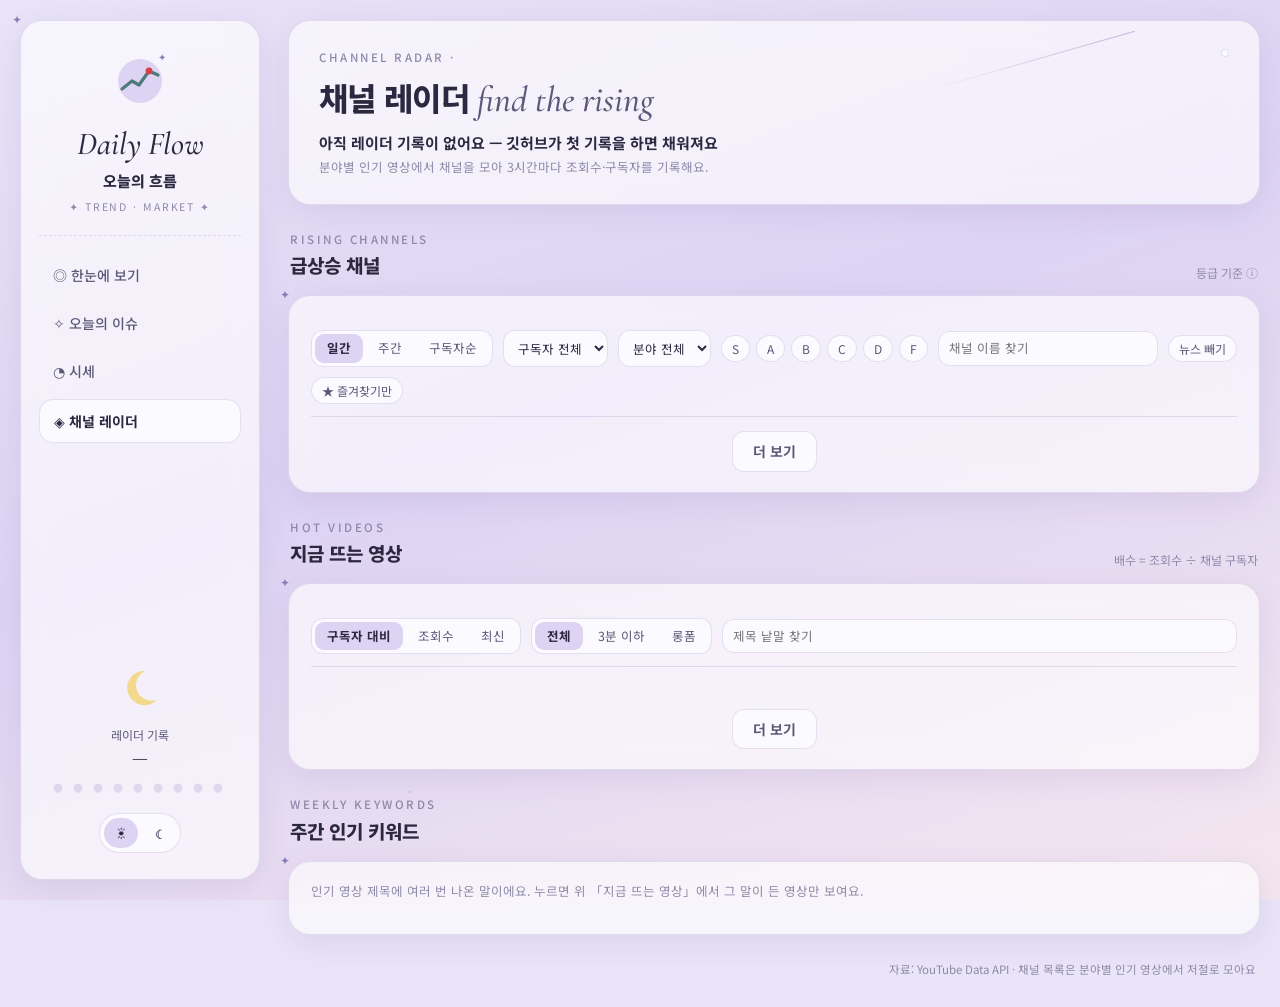
==== radar.html @ 9628ab5c "오늘의 흐름 대시보드 + 채널 레이더 - collect.py: 시세(야후)·구글 트렌드·유튜브 인기 → data.js - radar.py: 분야별 인기 영상에서 채널을 모아 3시간" ====
<!doctype html>
<html lang="ko">
<head>
<meta charset="utf-8">
<meta name="viewport" content="width=device-width, initial-scale=1">
<title>채널 레이더</title>
<link rel="preconnect" href="https://fonts.googleapis.com">
<link rel="preconnect" href="https://fonts.gstatic.com" crossorigin>
<link href="https://fonts.googleapis.com/css2?family=Cormorant+Garamond:ital,wght@0,500;0,600;1,500&family=Noto+Sans+KR:wght@400;500;700;800&display=swap" rel="stylesheet">
<link rel="stylesheet" href="style.css">
<style>
.bar{display:flex;flex-wrap:wrap;gap:10px;align-items:center;padding:14px 0 12px;border-bottom:1px solid var(--line)}
.seg{display:inline-flex;gap:3px;padding:3px;border-radius:12px;background:var(--card-solid);border:1px solid var(--line)}
.seg button{border:0;background:transparent;font:inherit;font-size:12.5px;padding:5px 12px;border-radius:9px;cursor:pointer;color:var(--ink2);white-space:nowrap}
.seg button.on{background:var(--sky2);color:var(--ink);font-weight:700}
.sel,.search{font:inherit;font-size:12.5px;color:var(--ink);background:var(--card-solid);border:1px solid var(--line);border-radius:12px;padding:7px 10px}
.search{min-width:0;flex:1 1 160px}
.chip{border:1px solid var(--line);background:var(--card-solid);color:var(--ink2);font:inherit;font-size:12px;padding:4px 10px;border-radius:999px;cursor:pointer;white-space:nowrap}
.chip.on{background:var(--ink);color:var(--card-solid);border-color:var(--ink);font-weight:700}
.chips{display:flex;flex-wrap:wrap;gap:6px}
.banner{margin:12px 0 0;padding:10px 14px;border-radius:12px;background:var(--chip);color:var(--chip-ink);font-size:12.5px;font-weight:500}
.banner:empty{display:none}

.ch{display:grid;grid-template-columns:30px 44px minmax(0,1fr) 34px 128px 96px 30px;gap:12px;align-items:center;padding:11px 0;border-bottom:1px solid var(--line)}
.ch:last-child{border-bottom:0}
.ch .av{width:44px;height:44px;border-radius:50%;object-fit:cover;background:var(--line)}
.ch .nm{font-weight:800;font-size:14.5px;white-space:nowrap;overflow:hidden;text-overflow:ellipsis}
.ch .nm a:hover{text-decoration:underline}
.ch .meta{font-size:12px;color:var(--ink3);margin-top:1px;white-space:nowrap;overflow:hidden;text-overflow:ellipsis}
.ch .gain{text-align:right;font-variant-numeric:tabular-nums}
.ch .gain b{display:block;font-size:16px;font-weight:800;color:var(--up)}
.ch .gain b.zero{color:var(--ink3)}
.ch .gain span{font-size:11.5px;color:var(--ink3)}
.ch svg{width:96px;height:30px;display:block}
.star{border:0;background:transparent;cursor:pointer;font-size:18px;color:var(--ink3);padding:0}
.star.on{color:#e8b730}
.gd{width:30px;height:30px;border-radius:9px;display:grid;place-items:center;font-weight:800;font-size:13px;color:#fff;font-family:"Cormorant Garamond",serif;font-size:17px}
.gS{background:#d6404a}.gA{background:#e0803a}.gB{background:#c9a227}.gC{background:#4f9a6a}.gD{background:#4a7fc9}.gF{background:#9a95ad}.gN{background:transparent;border:1px dashed var(--line);color:var(--ink3);font-size:12px}
.more{display:block;margin:14px auto 0;border:1px solid var(--line);background:var(--card-solid);color:var(--ink2);font:inherit;font-weight:700;padding:9px 20px;border-radius:12px;cursor:pointer}

.vids{display:grid;grid-template-columns:repeat(auto-fill,minmax(230px,1fr));gap:18px;padding-top:16px}
.vc{display:block;border-radius:16px;overflow:hidden;background:var(--card-solid);border:1px solid var(--line)}
.vc .im{position:relative;aspect-ratio:16/9;background:var(--line)}
.vc .im img{width:100%;height:100%;object-fit:cover;display:block}
.vc .du{position:absolute;right:6px;bottom:6px;background:rgba(0,0,0,.75);color:#fff;font-size:11px;font-weight:700;padding:1px 6px;border-radius:6px}
.vc .bd{padding:10px 12px 12px}
.vc .t{font-weight:700;font-size:13.5px;display:-webkit-box;-webkit-line-clamp:2;-webkit-box-orient:vertical;overflow:hidden;min-height:2.9em}
.vc .m{font-size:12px;color:var(--ink3);margin-top:4px;white-space:nowrap;overflow:hidden;text-overflow:ellipsis}
.vc .x{font-family:"Cormorant Garamond",serif;font-style:italic;font-weight:600;font-size:19px;color:var(--accent);margin-left:6px}

.kws{display:flex;flex-wrap:wrap;gap:8px;padding-top:14px}
.kw{border:1px solid var(--line);background:var(--card-solid);border-radius:999px;padding:6px 12px;cursor:pointer;font:inherit;color:var(--ink);display:inline-flex;gap:6px;align-items:baseline}
.kw b{font-weight:800}
.kw small{color:var(--ink3);font-size:11px}
.kw.top{background:var(--sky2)}
.kw.on{background:var(--ink);color:var(--card-solid)}
.kw.on small{color:var(--card-solid)}

@media (max-width:760px){
  .ch{grid-template-columns:24px 40px minmax(0,1fr) 30px 96px 24px;gap:8px}
  .ch svg{display:none}
  .ch .av{width:40px;height:40px}
  .vids{grid-template-columns:repeat(2,minmax(0,1fr));gap:12px}
  .vc .x{font-size:16px}
}
</style>
</head>
<body>
<div class="wrap">
  <aside class="card side sparkle">
    <div class="logo">
      <svg viewBox="0 0 64 64" aria-hidden="true">
        <circle cx="32" cy="34" r="22" fill="var(--sky2)"/>
        <polyline points="14,42 24,34 31,38 41,24 50,28" fill="none" stroke="var(--accent)" stroke-width="3.2" stroke-linecap="round" stroke-linejoin="round"/>
        <circle cx="41" cy="24" r="3.4" fill="var(--up)"/>
        <text x="50" y="14" font-size="10" fill="var(--star)">✦</text>
      </svg>
      <div>
        <div class="brand">Daily Flow</div>
        <div class="brand-ko">오늘의 흐름</div>
        <div class="brand-sub">✦ TREND · MARKET ✦</div>
      </div>
    </div>
    <nav class="nav">
      <a href="index.html">◎ 한눈에 보기</a>
      <a href="index.html#trend">✧ 오늘의 이슈</a>
      <a href="index.html#market">◔ 시세</a>
      <a href="radar.html" class="on">◈ 채널 레이더 <span class="cnt" id="navPool"></span></a>
    </nav>
    <div class="side-foot">
      <svg class="moon" viewBox="0 0 48 48" aria-hidden="true"><path d="M30 6a18 18 0 1 0 12 30A16 16 0 0 1 30 6z" fill="#f3d98b"/></svg>
      <div class="upd">레이더 기록<br><b id="rdAt">—</b></div>
      <div class="dots">● ● ● ● ● ● ● ● ●</div>
      <div class="theme" role="group" aria-label="화면 밝기">
        <button data-t="light" title="밝게">☀</button>
        <button data-t="dark" title="어둡게">☾</button>
      </div>
    </div>
  </aside>

  <main class="main" id="top">
    <section class="card hero sparkle">
      <div class="trail"></div>
      <div>
        <div class="eyebrow">CHANNEL RADAR · <span id="today"></span></div>
        <h1>채널 레이더<em>find the rising</em></h1>
        <div class="sum" id="summary">불러오는 중…</div>
        <div class="note" id="note">분야별 인기 영상에서 채널을 모아 3시간마다 조회수·구독자를 기록해요.</div>
      </div>
      <div class="seg" id="regTabs" style="margin-left:auto;flex-shrink:0"></div>
    </section>

    <div class="sec-h" id="rising">
      <div><span class="eyebrow">RISING CHANNELS</span><h2>급상승 채널<em id="chCnt"></em></h2></div>
      <div class="at" title="등급 = 하루 조회수 증가 ÷ 구독자 · S 1배↑ · A 0.3 · B 0.1 · C 0.03 · D 0.01 · F 그 아래">등급 기준 ⓘ</div>
    </div>
    <section class="card panel sparkle">
      <div class="bar">
        <div class="seg" id="period">
          <button data-p="d1" class="on">일간</button><button data-p="w1">주간</button><button data-p="subs">구독자순</button>
        </div>
        <select class="sel" id="minSubs" aria-label="최소 구독자">
          <option value="0">구독자 전체</option><option value="1000">1천 이상</option><option value="10000">1만 이상</option>
          <option value="100000">10만 이상</option><option value="1000000">100만 이상</option>
          <option value="-100000">10만 이하</option>
        </select>
        <select class="sel" id="chCat" aria-label="분야"><option value="all">분야 전체</option></select>
        <div class="chips" id="grades"></div>
        <input class="search" id="chQ" type="search" placeholder="채널 이름 찾기">
        <button class="chip" id="noNews">뉴스 빼기</button>
        <button class="chip" id="favOnly">★ 즐겨찾기만</button>
      </div>
      <div class="banner" id="chBanner"></div>
      <div id="chList"></div>
      <button class="more" id="chMore">더 보기</button>
    </section>

    <div class="sec-h" id="hot">
      <div><span class="eyebrow">HOT VIDEOS</span><h2>지금 뜨는 영상<em id="vCnt"></em></h2></div>
      <div class="at">배수 = 조회수 ÷ 채널 구독자</div>
    </div>
    <section class="card panel sparkle">
      <div class="bar">
        <div class="seg" id="vsort"><button data-s="x" class="on">구독자 대비</button><button data-s="v">조회수</button><button data-s="new">최신</button></div>
        <div class="seg" id="vlen"><button data-l="all" class="on">전체</button><button data-l="short">3분 이하</button><button data-l="long">롱폼</button></div>
        <input class="search" id="vQ" type="search" placeholder="제목 낱말 찾기">
      </div>
      <div class="chips" id="cats" style="padding-top:12px"></div>
      <div class="vids" id="vids"></div>
      <button class="more" id="vMore">더 보기</button>
    </section>

    <div class="sec-h" id="kw">
      <div><span class="eyebrow">WEEKLY KEYWORDS</span><h2>주간 인기 키워드<em id="kwCnt"></em></h2></div>
      <div class="at" id="kwNote"></div>
    </div>
    <section class="card panel sparkle">
      <div class="note" style="font-size:12.5px;color:var(--ink3)">인기 영상 제목에 여러 번 나온 말이에요. 누르면 위 「지금 뜨는 영상」에서 그 말이 든 영상만 보여요.</div>
      <div class="kws" id="kws"></div>
    </section>
    <div class="foot">자료: YouTube Data API · 채널 목록은 분야별 인기 영상에서 저절로 모아요</div>
  </main>
</div>

<script>
const root = document.documentElement;
function setTheme(t){ root.dataset.theme = t; try{localStorage.setItem("theme",t)}catch(e){}
  document.querySelectorAll(".theme button").forEach(b=>b.classList.toggle("on",b.dataset.t===t)); }
let saved = null; try{saved = localStorage.getItem("theme")}catch(e){}
setTheme(saved || (matchMedia("(prefers-color-scheme: dark)").matches ? "dark" : "light"));
document.querySelectorAll(".theme button").forEach(b=>b.onclick=()=>setTheme(b.dataset.t));

const esc = s => String(s ?? "").replace(/[&<>"']/g, c => ({"&":"&amp;","<":"&lt;",">":"&gt;",'"':"&quot;","'":"&#39;"}[c]));
function kor(n){  // 1.2억 · 35만 · 8,200
  if(n==null) return "—";
  const a = Math.abs(n), s = n < 0 ? "-" : "";
  if(a >= 1e8) return s + (a/1e8).toFixed(a >= 1e9 ? 0 : 1) + "억";
  if(a >= 1e4) return s + (a >= 1e5 ? Math.round(a/1e4) : (a/1e4).toFixed(1)) + "만";
  return s + Math.round(a).toLocaleString("ko-KR");
}
const plus = n => n==null ? "—" : (n > 0 ? "+" : "") + kor(n);
function ago(iso){
  const h = (Date.now() - new Date(iso)) / 36e5;
  return h < 1 ? "방금" : h < 24 ? `${Math.floor(h)}시간 전` : h < 24*30 ? `${Math.floor(h/24)}일 전` : `${Math.floor(h/24/30)}달 전`;
}
const dur = s => s==null ? "" : s >= 3600 ? `${Math.floor(s/3600)}:${String(Math.floor(s%3600/60)).padStart(2,"0")}:${String(s%60).padStart(2,"0")}` : `${Math.floor(s/60)}:${String(s%60).padStart(2,"0")}`;
function spark(vals, w, h){
  if(!vals || vals.length < 2) return `<svg viewBox="0 0 ${w} ${h}" aria-hidden="true"></svg>`;
  const mn = Math.min(...vals, 0), mx = Math.max(...vals), r = (mx-mn)||1;
  const pts = vals.map((v,i)=>`${(i/(vals.length-1)*w).toFixed(1)},${(h-3-(v-mn)/r*(h-6)).toFixed(1)}`).join(" ");
  return `<svg viewBox="0 0 ${w} ${h}" preserveAspectRatio="none" aria-hidden="true"><polyline points="${pts}" fill="none" stroke="var(--accent)" stroke-width="1.8" stroke-linejoin="round" vector-effect="non-scaling-stroke"/></svg>`;
}

let R = null, reg = null;
const S = {p:"d1", min:0, cat:"all", noNews:false, grades:new Set(), q:"", fav:false, n:50, vs:"x", vl:"all", vc:"all", vq:"", vn:24};
let favs = new Set(); try{ favs = new Set(JSON.parse(localStorage.getItem("radar_fav")||"[]")); }catch(e){}
const saveFav = () => { try{ localStorage.setItem("radar_fav", JSON.stringify([...favs])); }catch(e){} };

function seg(id, key, attr){
  document.querySelectorAll(`#${id} button`).forEach(b=>b.onclick=()=>{
    S[key] = b.dataset[attr]; S.n = 50; S.vn = 24;
    document.querySelectorAll(`#${id} button`).forEach(x=>x.classList.toggle("on", x===b)); render();
  });
}
seg("period","p","p"); seg("vsort","vs","s"); seg("vlen","vl","l");
document.getElementById("minSubs").onchange = e => { S.min = +e.target.value; S.n = 50; render(); };
document.getElementById("chQ").oninput = e => { S.q = e.target.value.trim().toLowerCase(); S.n = 50; render(); };
document.getElementById("vQ").oninput = e => { S.vq = e.target.value.trim().toLowerCase(); S.vn = 24; render(); };
document.getElementById("favOnly").onclick = e => { S.fav = !S.fav; e.target.classList.toggle("on", S.fav); render(); };
document.getElementById("noNews").onclick = e => { S.noNews = !S.noNews; e.target.classList.toggle("on", S.noNews); S.n = 50; render(); };
document.getElementById("chCat").onchange = e => { S.cat = e.target.value; S.n = 50; render(); };
document.getElementById("chMore").onclick = () => { S.n += 50; render(); };
document.getElementById("vMore").onclick = () => { S.vn += 24; render(); };
document.getElementById("grades").innerHTML = ["S","A","B","C","D","F"].map(g=>`<button class="chip" data-g="${g}">${g}</button>`).join("");
document.querySelectorAll("#grades button").forEach(b=>b.onclick=()=>{
  S.grades.has(b.dataset.g) ? S.grades.delete(b.dataset.g) : S.grades.add(b.dataset.g);
  b.classList.toggle("on"); S.n = 50; render();
});

function renderChannels(D){
  const p = S.p, gainKey = p, subKey = p==="w1" ? "sw1" : "s1";
  const ready = p==="subs" || D.channels.some(c=>c[p]!=null);
  let list = D.channels.filter(c=>{
    if(S.min > 0 && !(c.subs >= S.min)) return false;
    if(S.min < 0 && !(c.subs >= 0 && c.subs <= -S.min)) return false;
    if(S.cat!=="all" && !(c.cats||[]).includes(S.cat)) return false;
    if(S.noNews && (c.cats||[]).includes("25")) return false;
    if(S.grades.size && !S.grades.has(c.g)) return false;
    if(S.q && !c.t.toLowerCase().includes(S.q)) return false;
    if(S.fav && !favs.has(c.id)) return false;
    return true;
  });
  const key = (!ready || p==="subs") ? (c=>c.subs) : (c=>c[gainKey] ?? -Infinity);
  list.sort((a,b)=>key(b)-key(a));
  document.getElementById("chCnt").textContent = list.length.toLocaleString("ko-KR");
  const until = p==="w1" ? R.weekly_from : R.daily_from;
  document.getElementById("chBanner").textContent = ready ? "" :
    `기록 쌓는 중이에요 — ${p==="w1"?"주간":"일간"} 순위는 ${until} 이후 나와요. 지금은 구독자 순으로 보여요.`;
  document.getElementById("chList").innerHTML = list.slice(0, S.n).map((c,i)=>{
    const g = ready && p!=="subs" ? c[gainKey] : null, sg = ready && p!=="subs" ? c[subKey] : null;
    const url = c.cu ? `https://www.youtube.com/${encodeURIComponent(c.cu)}` : `https://www.youtube.com/channel/${c.id}`;
    return `<div class="ch"><div class="rank">${i+1}</div>
      <img class="av" src="${esc(c.th)}" alt="" loading="lazy" referrerpolicy="no-referrer">
      <div style="min-width:0"><div class="nm"><a href="${url}" target="_blank" rel="noopener">${esc(c.t)}</a></div>
        <div class="meta">구독자 ${c.subs<0?"비공개":kor(c.subs)} · 영상 ${c.n.toLocaleString("ko-KR")}개 · 총 ${kor(c.views)}회${c.pub?` · ${c.pub.slice(0,4)}년 개설`:""}</div></div>
      <div class="gd g${c.g||"N"}" title="하루 조회수 증가 ÷ 구독자">${c.g||"–"}</div>
      <div class="gain">${p==="subs" || !ready ? `<b class="zero">${kor(c.subs)}</b><span>구독자</span>`
        : `<b class="${g>0?"":"zero"}">${plus(g)}</b><span>${p==="w1"?"7일":"하루"} 조회수 · 구독 ${plus(sg)}</span>`}</div>
      ${spark(c.ser, 96, 30)}
      <button class="star ${favs.has(c.id)?"on":""}" data-id="${c.id}" title="즐겨찾기">${favs.has(c.id)?"★":"☆"}</button></div>`;
  }).join("") || `<div class="empty">조건에 맞는 채널이 없어요</div>`;
  document.getElementById("chMore").style.display = list.length > S.n ? "" : "none";
  document.querySelectorAll("#chList .star").forEach(b=>b.onclick=()=>{
    favs.has(b.dataset.id) ? favs.delete(b.dataset.id) : favs.add(b.dataset.id); saveFav(); render();
  });
}

function renderVideos(D){
  const cats = R.cats, present = new Set(D.videos.map(v=>v.cat));
  document.getElementById("cats").innerHTML = [["all","전체"], ...Object.entries(cats).filter(([k])=>k!=="0" && present.has(k))]
    .map(([k,n])=>`<button class="chip ${S.vc===k?"on":""}" data-c="${k}">${esc(n)}</button>`).join("");
  document.querySelectorAll("#cats button").forEach(b=>b.onclick=()=>{ S.vc = b.dataset.c; S.vn = 24; render(); });
  let list = D.videos.filter(v=>{
    if(S.vc!=="all" && v.cat!==S.vc) return false;
    if(S.vl==="short" && !(v.dur!=null && v.dur<=180)) return false;
    if(S.vl==="long" && !(v.dur!=null && v.dur>180)) return false;
    if(S.vq && !v.t.toLowerCase().includes(S.vq)) return false;
    return true;
  });
  const key = S.vs==="x" ? (v=>v.x ?? -1) : S.vs==="v" ? (v=>v.v) : (v=>+new Date(v.pub));
  list.sort((a,b)=>key(b)-key(a));
  document.getElementById("vCnt").textContent = list.length.toLocaleString("ko-KR");
  document.getElementById("vids").innerHTML = list.slice(0, S.vn).map(v=>`
    <a class="vc" href="https://www.youtube.com/watch?v=${esc(v.id)}" target="_blank" rel="noopener">
      <div class="im"><img src="${esc(v.th)}" alt="" loading="lazy">${v.dur!=null?`<span class="du">${dur(v.dur)}</span>`:""}</div>
      <div class="bd"><div class="t">${esc(v.t)}</div>
        <div class="m">${esc(v.ch)} · 구독자 ${v.subs==null||v.subs<0?"—":kor(v.subs)}</div>
        <div class="m">조회수 ${kor(v.v)} · ${ago(v.pub)}${v.x!=null?`<span class="x">${v.x>=10?Math.round(v.x):v.x}×</span>`:""}</div></div></a>`).join("")
    || `<div class="empty">조건에 맞는 영상이 없어요</div>`;
  document.getElementById("vMore").style.display = list.length > S.vn ? "" : "none";
}

function renderKw(D){
  document.getElementById("kwCnt").textContent = D.kw.length || "";
  document.getElementById("kwNote").textContent = `최근 ${D.kw_days}일 · 인기 영상 ${D.kw_videos.toLocaleString("ko-KR")}개`;
  document.getElementById("kws").innerHTML = D.kw.map(([w,n,vw],i)=>
    `<button class="kw ${i<10?"top":""} ${S.vq===w.toLowerCase()?"on":""}" data-w="${esc(w)}" title="조회수 합 ${kor(vw)}"><b>${esc(w)}</b><small>${n}편</small></button>`).join("")
    || `<div class="empty">아직 모인 낱말이 없어요</div>`;
  document.querySelectorAll("#kws .kw").forEach(b=>b.onclick=()=>{
    const w = b.dataset.w.toLowerCase(); S.vq = S.vq===w ? "" : w; S.vn = 24;
    document.getElementById("vQ").value = S.vq; render();
    if(S.vq) document.getElementById("hot").scrollIntoView({behavior:"smooth"});
  });
}

function render(){
  if(!R) return;
  const regs = Object.keys(R.regions);
  if(!reg || !R.regions[reg]) reg = regs[0];
  document.getElementById("regTabs").innerHTML = regs.map(r=>`<button data-r="${r}" class="${r===reg?"on":""}">${esc(R.regions[r].label)}</button>`).join("");
  document.querySelectorAll("#regTabs button").forEach(b=>b.onclick=()=>{ reg = b.dataset.r; S.n = 50; S.vn = 24; S.vc = "all"; render(); });
  const D = R.regions[reg];
  const cs = document.getElementById("chCat");
  if(cs.options.length === 1)
    cs.innerHTML += Object.entries(R.cats).filter(([k])=>k!=="0").map(([k,n])=>`<option value="${k}">${esc(n)}</option>`).join("");
  document.getElementById("today").textContent = new Date().toLocaleDateString("ko-KR",{year:"numeric",month:"long",day:"numeric",weekday:"short"});
  document.getElementById("rdAt").textContent = R.at.slice(11);
  document.getElementById("navPool").textContent = R.pool.toLocaleString("ko-KR");
  document.getElementById("summary").innerHTML =
    `기록 중인 채널 <b>${R.pool.toLocaleString("ko-KR")}</b>개 · 마지막 기록 ${esc(R.at.slice(5))} · 오늘 쓴 유닛 ${R.units_today}`;
  document.getElementById("note").textContent =
    `분야별 인기 영상에서 채널을 모아 3시간마다 조회수·구독자를 기록해요. 첫 기록 ${R.first.slice(5)} → 일간 순위 ${R.daily_from.slice(5)}부터, 주간 순위 ${R.weekly_from.slice(5)}부터.`;
  renderChannels(D); renderVideos(D); renderKw(D);
}

function load(){
  const s = document.createElement("script");
  s.src = "radar/radar.js?" + Date.now();
  s.onload = ()=>{ s.remove(); if(window.RADAR){ R = window.RADAR; render(); } };
  s.onerror = ()=>{ s.remove(); document.getElementById("summary").textContent = "아직 레이더 기록이 없어요 — 깃허브가 첫 기록을 하면 채워져요"; };
  document.head.appendChild(s);
}
load(); setInterval(load, 5*60000);
</script>
</body>
</html>
---- style.css ----
:root{
  --sky1:#e9e4f7; --sky2:#ddd3f3; --sky3:#f4e6f0;
  --card:rgba(255,255,255,.62); --card-solid:#fbfaff; --line:rgba(120,100,170,.18);
  --ink:#2c2840; --ink2:#5d5878; --ink3:#8e89a8; --accent:#4f7a7c; --accent-ink:#fff;
  --star:#8b7fb8; --up:#d6404a; --down:#2f6fd6; --flat:#8e89a8;
  --chip:#eef0e6; --chip-ink:#4c6b3d; --shadow:0 8px 30px rgba(90,70,150,.10);
}
@media (prefers-color-scheme: dark){
  :root:not([data-theme="light"]){
    --sky1:#1a1830; --sky2:#221d3d; --sky3:#2a1f35;
    --card:rgba(40,36,64,.66); --card-solid:#26223d; --line:rgba(190,175,240,.16);
    --ink:#ece9fb; --ink2:#b9b3d6; --ink3:#8a84a8; --accent:#7fb3b2; --accent-ink:#13202a;
    --star:#b8acec; --up:#ff6b73; --down:#6aa2ff; --flat:#8a84a8;
    --chip:#2f3a2c; --chip-ink:#b7d8a0; --shadow:0 8px 30px rgba(0,0,0,.35);
  }
}
:root[data-theme="dark"]{
  --sky1:#1a1830; --sky2:#221d3d; --sky3:#2a1f35;
  --card:rgba(40,36,64,.66); --card-solid:#26223d; --line:rgba(190,175,240,.16);
  --ink:#ece9fb; --ink2:#b9b3d6; --ink3:#8a84a8; --accent:#7fb3b2; --accent-ink:#13202a;
  --star:#b8acec; --up:#ff6b73; --down:#6aa2ff; --flat:#8a84a8;
  --chip:#2f3a2c; --chip-ink:#b7d8a0; --shadow:0 8px 30px rgba(0,0,0,.35);
}
*{box-sizing:border-box}
html,body{margin:0}
body{
  font-family:"Noto Sans KR",system-ui,sans-serif; color:var(--ink);
  background:linear-gradient(160deg,var(--sky1) 0%,var(--sky2) 45%,var(--sky3) 100%) fixed;
  background-color:var(--sky1); min-height:100vh; font-size:14px; line-height:1.45;
}
body::before{ /* 작은 별 */
  content:""; position:fixed; inset:0; pointer-events:none; opacity:.55;
  background-image:
    radial-gradient(1.4px 1.4px at 12% 18%,var(--star) 50%,transparent 51%),
    radial-gradient(1.2px 1.2px at 78% 9%,var(--star) 50%,transparent 51%),
    radial-gradient(1.6px 1.6px at 64% 72%,var(--star) 50%,transparent 51%),
    radial-gradient(1.2px 1.2px at 32% 88%,var(--star) 50%,transparent 51%),
    radial-gradient(1.3px 1.3px at 90% 46%,var(--star) 50%,transparent 51%),
    radial-gradient(1.1px 1.1px at 46% 34%,var(--star) 50%,transparent 51%);
}
a{color:inherit;text-decoration:none}
.wrap{display:grid;grid-template-columns:240px 1fr;gap:28px;max-width:1500px;margin:0 auto;padding:20px}
.card{background:var(--card);backdrop-filter:blur(14px);-webkit-backdrop-filter:blur(14px);
  border:1px solid var(--line);border-radius:22px;box-shadow:var(--shadow);position:relative}
.card.sparkle::before{content:"✦";position:absolute;top:-11px;left:-9px;color:var(--star);font-size:12px}

/* 왼쪽 */
.side{position:sticky;top:20px;height:calc(100vh - 40px);padding:26px 18px;display:flex;flex-direction:column}
.logo{text-align:center;padding-bottom:20px;border-bottom:1px dashed var(--line)}
.logo svg{width:64px;height:64px}
.brand{font-family:"Cormorant Garamond",serif;font-style:italic;font-size:32px;font-weight:500;margin:6px 0 0}
.brand-ko{font-weight:800;font-size:15px;margin-top:2px}
.brand-sub{font-size:10.5px;letter-spacing:.18em;color:var(--ink3);margin-top:8px}
.nav{margin-top:18px;display:flex;flex-direction:column;gap:6px}
.nav a{display:flex;align-items:center;gap:10px;padding:11px 14px;border-radius:14px;color:var(--ink2);font-weight:500}
.nav a:hover{background:rgba(127,110,190,.10)}
.nav a.on{background:var(--card-solid);border:1px solid var(--line);color:var(--ink);font-weight:700}
.nav .cnt{margin-left:auto;font-size:12px;color:var(--accent);font-weight:700}
.side-foot{margin-top:auto;text-align:center}
.moon{width:46px;height:46px;margin:0 auto 10px}
.upd{font-size:12px;color:var(--ink2)}
.upd b{font-family:"Cormorant Garamond",serif;font-size:19px;color:var(--ink);font-weight:600}
.dots{letter-spacing:4px;color:var(--line);margin:10px 0;font-size:10px}
.theme{display:inline-flex;gap:4px;padding:4px;border-radius:999px;border:1px solid var(--line);background:var(--card-solid);margin-top:8px}
.theme button{border:0;background:transparent;width:34px;height:30px;border-radius:999px;cursor:pointer;color:var(--ink2);font-size:15px}
.theme button.on{background:var(--sky2);color:var(--ink)}

/* 오른쪽 */
.main{display:flex;flex-direction:column;gap:26px;min-width:0}
.hero{padding:28px 30px;display:flex;gap:20px;align-items:flex-start;overflow:hidden}
.eyebrow{font-size:11.5px;letter-spacing:.22em;color:var(--ink3);font-weight:500}
.hero h1{margin:8px 0 6px;font-size:32px;font-weight:800;letter-spacing:-.02em}
.hero h1 em{font-family:"Cormorant Garamond",serif;font-weight:500;font-size:36px;color:var(--ink2);margin-left:8px;letter-spacing:0}
.hero .sum{font-weight:700;font-size:15px}
.hero .note{font-size:12.5px;color:var(--ink3);margin-top:4px}
.hero .trail{position:absolute;right:120px;top:40px;width:220px;height:1px;background:linear-gradient(90deg,transparent,var(--star));transform:rotate(-16deg);opacity:.5}
.btn{margin-left:auto;border:0;cursor:pointer;background:var(--accent);color:var(--accent-ink);font:inherit;font-weight:700;
  padding:11px 18px;border-radius:14px;display:inline-flex;gap:8px;align-items:center;white-space:nowrap;flex-shrink:0}
.btn:disabled{opacity:.6;cursor:wait}
.hero .stale{color:var(--up);font-weight:700}
.hero .stale:empty{display:none}
.up{color:var(--up)} .down{color:var(--down)} .flat{color:var(--flat)}

.tiles{display:grid;grid-template-columns:repeat(6,minmax(0,1fr));gap:16px}
.tile{padding:16px 16px 12px}
.tile .nm{font-size:12.5px;color:var(--ink2);font-weight:500}
.tile .px{font-size:21px;font-weight:800;margin-top:4px;font-variant-numeric:tabular-nums;letter-spacing:-.01em}
.tile .ch{font-size:12.5px;font-weight:700;font-variant-numeric:tabular-nums}
.tile svg{display:block;width:100%;height:34px;margin-top:8px}

.sec-h{display:flex;align-items:flex-end;gap:12px;margin:0 2px -12px}
.sec-h .eyebrow{display:block}
.sec-h h2{margin:4px 0 0;font-size:19px;font-weight:800}
.sec-h h2 em{font-family:"Cormorant Garamond",serif;font-style:normal;font-weight:600;color:var(--ink3);margin-left:6px}
.sec-h .at{margin-left:auto;font-size:12px;color:var(--ink3)}

.grid2{display:grid;grid-template-columns:1.15fr 1fr;gap:20px}
.panel{padding:20px 22px}
.panel-h{display:flex;align-items:center;gap:10px;padding-bottom:12px;border-bottom:1px solid var(--line)}
.panel-h .ic{width:40px;height:40px;border-radius:50%;display:grid;place-items:center;font-size:18px;flex-shrink:0}
.panel-h h3{margin:0;font-size:16px;font-weight:800}
.panel-h .sub{font-size:12px;color:var(--ink3)}
.badge{font-size:10.5px;font-weight:700;background:var(--chip);color:var(--chip-ink);padding:2px 8px;border-radius:999px;margin-left:6px}
.tabs{margin-left:auto;display:flex;gap:4px;padding:3px;border-radius:12px;background:var(--card-solid);border:1px solid var(--line)}
.tabs button{border:0;background:transparent;font:inherit;font-size:12.5px;padding:5px 12px;border-radius:9px;cursor:pointer;color:var(--ink2)}
.tabs button.on{background:var(--sky2);color:var(--ink);font-weight:700}

.tr{display:flex;gap:12px;padding:12px 0;border-bottom:1px solid var(--line);align-items:flex-start}
.tr:last-child{border-bottom:0}
.rank{font-family:"Cormorant Garamond",serif;font-size:22px;font-weight:600;width:26px;text-align:center;color:var(--ink3);line-height:1.1;flex-shrink:0}
.tr:nth-child(-n+3) .rank{color:var(--up)}
.tr img{width:54px;height:54px;border-radius:12px;object-fit:cover;flex-shrink:0;background:var(--line)}
.tr .kw{font-weight:800;font-size:15px}
.tr .kw small{font-weight:500;color:var(--ink3);font-size:11.5px;margin-left:6px}
.tr .news{font-size:12.5px;color:var(--ink2);margin-top:3px;display:-webkit-box;-webkit-line-clamp:2;-webkit-box-orient:vertical;overflow:hidden}
.tr .news a:hover{text-decoration:underline}
.tr .src{font-size:11px;color:var(--ink3);margin-top:2px}
.traffic{margin-left:auto;font-size:12px;font-weight:700;color:var(--accent);white-space:nowrap;padding-left:8px}

.yt{display:flex;gap:12px;padding:10px 0;border-bottom:1px solid var(--line);align-items:center}
.yt:last-child{border-bottom:0}
.yt img{width:112px;height:63px;border-radius:10px;object-fit:cover;flex-shrink:0;background:var(--line)}
.yt .t{font-weight:700;font-size:13.5px;display:-webkit-box;-webkit-line-clamp:2;-webkit-box-orient:vertical;overflow:hidden}
.yt .m{font-size:12px;color:var(--ink3);margin-top:3px}
.yt .m b{color:var(--accent);font-weight:700;margin-left:6px}
.empty{padding:28px 6px;text-align:center;color:var(--ink3);font-size:13px;line-height:1.7}
.empty code{background:var(--card-solid);border:1px solid var(--line);padding:1px 6px;border-radius:6px;color:var(--ink2)}
.scroll{max-height:820px;overflow-y:auto;padding-right:4px}

.mk{display:grid;grid-template-columns:repeat(auto-fill,minmax(330px,1fr));gap:20px}
.row{display:grid;grid-template-columns:1fr auto 78px;gap:12px;align-items:center;padding:11px 0;border-bottom:1px solid var(--line)}
.row:last-child{border-bottom:0}
.row .nm{font-weight:700;font-size:14px}
.row .tk{font-size:11px;color:var(--ink3);margin-top:1px}
.row .px{text-align:right;font-weight:800;font-variant-numeric:tabular-nums}
.row .ch{text-align:right;font-size:12px;font-weight:700;font-variant-numeric:tabular-nums}
.row svg{width:78px;height:30px;display:block}
.foot{font-size:11.5px;color:var(--ink3);text-align:right;padding:0 4px 10px}
.err{font-size:12px;color:var(--up);margin-top:8px}

@media (max-width:1250px){ .tiles{grid-template-columns:repeat(3,minmax(0,1fr))} .grid2{grid-template-columns:1fr} }
@media (max-width:900px){
  .wrap{grid-template-columns:1fr;padding:16px;gap:20px}
  .side{position:static;height:auto;flex-direction:row;flex-wrap:wrap;align-items:center;gap:12px;padding:14px 16px}
  .logo{border:0;padding:0;display:flex;align-items:center;gap:10px;text-align:left}
  .logo svg{width:40px;height:40px} .brand{font-size:24px;margin:0} .brand-sub,.nav,.moon,.dots,.upd{display:none}
  .side-foot{margin:0 0 0 auto}
  .theme{margin:0}
  .hero{padding:22px 20px;flex-direction:column} .hero h1{font-size:26px} .hero h1 em{font-size:28px;display:block;margin:0}
  .btn{margin-left:0}
  .tiles{grid-template-columns:repeat(2,minmax(0,1fr));gap:12px}
  .mk{grid-template-columns:1fr}
  .panel{padding:16px}
  .yt img{width:96px;height:54px}
}
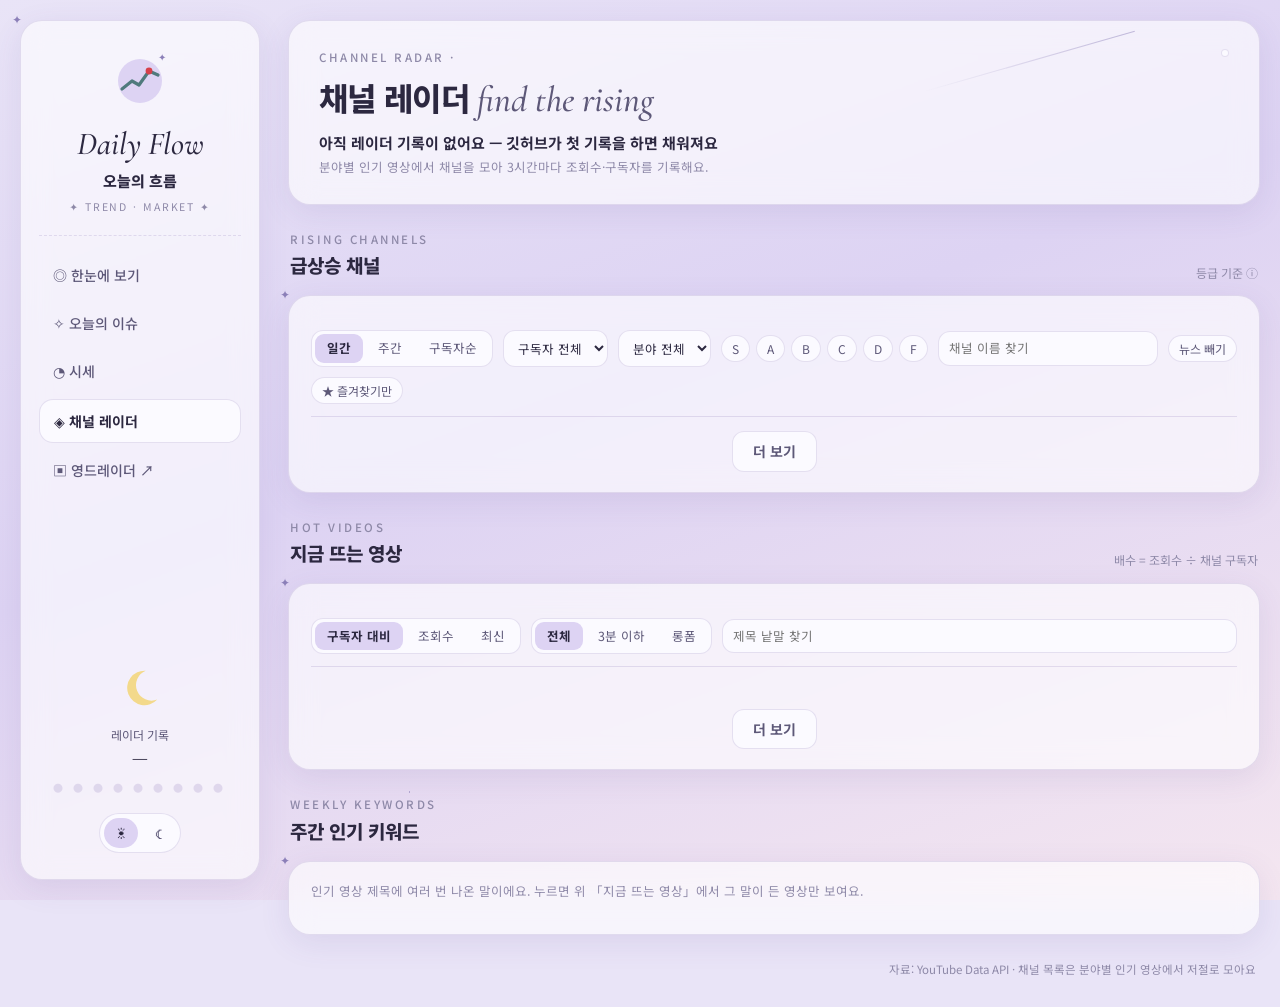
==== commit 48774035: "왼쪽 메뉴에 영드레이더 링크 Co-Authored-By: Claude Opus 5.5 <noreply@anthropic.com>" ====
--- a/radar.html
+++ b/radar.html
@@ -86,6 +86,7 @@
       <a href="index.html#trend">✧ 오늘의 이슈</a>
       <a href="index.html#market">◔ 시세</a>
       <a href="radar.html" class="on">◈ 채널 레이더 <span class="cnt" id="navPool"></span></a>
+      <a href="https://charismaang-cyber.github.io/yd-radar/">▣ 영드레이더 ↗</a>
     </nav>
     <div class="side-foot">
       <svg class="moon" viewBox="0 0 48 48" aria-hidden="true"><path d="M30 6a18 18 0 1 0 12 30A16 16 0 0 1 30 6z" fill="#f3d98b"/></svg>
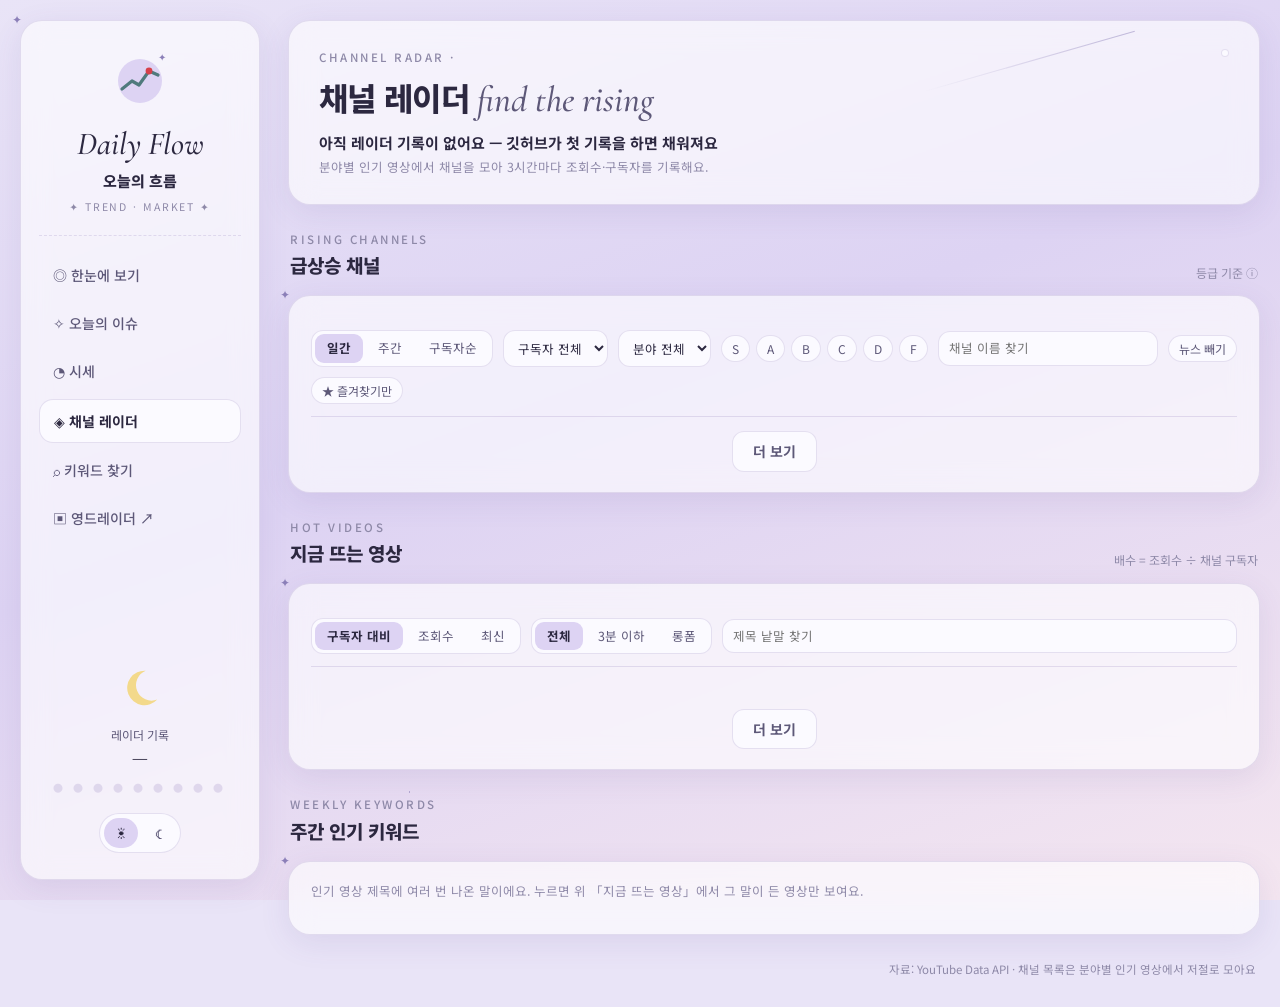
==== commit 4f0fe2ff: "이슈 더 보기: 검색어 24시간 모음·유튜브 분야별 50위·뉴스 랭킹·커뮤니티 인기글·키워드 찾기 - 구글(한국·미국)·네이트 검색어를 받을 때마다 24시간 모음에 보탬 (처음 뜬" ====
--- a/radar.html
+++ b/radar.html
@@ -9,15 +9,6 @@
 <link href="https://fonts.googleapis.com/css2?family=Cormorant+Garamond:ital,wght@0,500;0,600;1,500&family=Noto+Sans+KR:wght@400;500;700;800&display=swap" rel="stylesheet">
 <link rel="stylesheet" href="style.css">
 <style>
-.bar{display:flex;flex-wrap:wrap;gap:10px;align-items:center;padding:14px 0 12px;border-bottom:1px solid var(--line)}
-.seg{display:inline-flex;gap:3px;padding:3px;border-radius:12px;background:var(--card-solid);border:1px solid var(--line)}
-.seg button{border:0;background:transparent;font:inherit;font-size:12.5px;padding:5px 12px;border-radius:9px;cursor:pointer;color:var(--ink2);white-space:nowrap}
-.seg button.on{background:var(--sky2);color:var(--ink);font-weight:700}
-.sel,.search{font:inherit;font-size:12.5px;color:var(--ink);background:var(--card-solid);border:1px solid var(--line);border-radius:12px;padding:7px 10px}
-.search{min-width:0;flex:1 1 160px}
-.chip{border:1px solid var(--line);background:var(--card-solid);color:var(--ink2);font:inherit;font-size:12px;padding:4px 10px;border-radius:999px;cursor:pointer;white-space:nowrap}
-.chip.on{background:var(--ink);color:var(--card-solid);border-color:var(--ink);font-weight:700}
-.chips{display:flex;flex-wrap:wrap;gap:6px}
 .banner{margin:12px 0 0;padding:10px 14px;border-radius:12px;background:var(--chip);color:var(--chip-ink);font-size:12.5px;font-weight:500}
 .banner:empty{display:none}
 
@@ -86,6 +77,7 @@
       <a href="index.html#trend">✧ 오늘의 이슈</a>
       <a href="index.html#market">◔ 시세</a>
       <a href="radar.html" class="on">◈ 채널 레이더 <span class="cnt" id="navPool"></span></a>
+      <a href="keyword.html">⌕ 키워드 찾기</a>
       <a href="https://charismaang-cyber.github.io/yd-radar/">▣ 영드레이더 ↗</a>
     </nav>
     <div class="side-foot">
--- a/style.css
+++ b/style.css
@@ -94,7 +94,7 @@
 .sec-h h2 em{font-family:"Cormorant Garamond",serif;font-style:normal;font-weight:600;color:var(--ink3);margin-left:6px}
 .sec-h .at{margin-left:auto;font-size:12px;color:var(--ink3)}
 
-.grid2{display:grid;grid-template-columns:1.15fr 1fr;gap:20px}
+.grid2{display:grid;grid-template-columns:minmax(0,1.15fr) minmax(0,1fr);gap:20px}
 .panel{padding:20px 22px}
 .panel-h{display:flex;align-items:center;gap:10px;padding-bottom:12px;border-bottom:1px solid var(--line)}
 .panel-h .ic{width:40px;height:40px;border-radius:50%;display:grid;place-items:center;font-size:18px;flex-shrink:0}
@@ -137,10 +137,50 @@
 .row svg{width:78px;height:30px;display:block}
 .foot{font-size:11.5px;color:var(--ink3);text-align:right;padding:0 4px 10px}
 .err{font-size:12px;color:var(--up);margin-top:8px}
+.err:empty{display:none}
 
-@media (max-width:1250px){ .tiles{grid-template-columns:repeat(3,minmax(0,1fr))} .grid2{grid-template-columns:1fr} }
+/* 칸 안 고르개 (이슈·레이더·키워드가 같이 씀) */
+.bar{display:flex;flex-wrap:wrap;gap:10px;align-items:center;padding:14px 0 12px;border-bottom:1px solid var(--line)}
+.seg{display:inline-flex;flex-wrap:wrap;gap:3px;padding:3px;border-radius:12px;background:var(--card-solid);border:1px solid var(--line)}
+.seg button{border:0;background:transparent;font:inherit;font-size:12.5px;padding:5px 12px;border-radius:9px;cursor:pointer;color:var(--ink2);white-space:nowrap}
+.seg button.on{background:var(--sky2);color:var(--ink);font-weight:700}
+.seg button small{color:var(--ink3);font-size:11px;margin-left:3px;font-weight:500}
+.sel,.search{font:inherit;font-size:12.5px;color:var(--ink);background:var(--card-solid);border:1px solid var(--line);border-radius:12px;padding:7px 10px}
+.search{min-width:0;flex:1 1 160px}
+.chip{border:1px solid var(--line);background:var(--card-solid);color:var(--ink2);font:inherit;font-size:12px;padding:4px 10px;border-radius:999px;cursor:pointer;white-space:nowrap}
+.chip.on{background:var(--ink);color:var(--card-solid);border-color:var(--ink);font-weight:700}
+.chips{display:flex;flex-wrap:wrap;gap:6px}
+.mini{font-size:12px;color:var(--ink3)}
+a.mini:hover{text-decoration:underline}
+
+/* 이슈 칸 */
+.tr .kw a:hover{text-decoration:underline}
+.tr .key{margin-left:6px;font-size:12px;opacity:.5}
+.tr .key:hover{opacity:1}
+.nowb{font-size:10.5px;font-weight:700;background:var(--up);color:#fff;padding:1px 7px;border-radius:999px;margin-left:6px;vertical-align:2px}
+.mv{font-size:11.5px;font-weight:700;margin-left:6px;white-space:nowrap}
+.mv.up{color:var(--up)} .mv.down{color:var(--down)} .mv.new{color:var(--accent)}
+.yt .th{position:relative;flex-shrink:0;line-height:0}
+.yt .du{position:absolute;right:4px;bottom:4px;background:rgba(0,0,0,.75);color:#fff;font-size:10.5px;font-weight:700;padding:1px 5px;border-radius:5px;line-height:1.4}
+.yt .m .sp{color:var(--up);font-weight:700;margin-left:6px}
+.ln{display:flex;gap:12px;padding:10px 0;border-bottom:1px solid var(--line);align-items:flex-start}
+.ln:last-child{border-bottom:0}
+.ln:nth-child(-n+3) .rank{color:var(--up)}
+.ln .t{font-weight:700;font-size:14px}
+.ln .t a:hover{text-decoration:underline}
+.ln .m{font-size:12px;color:var(--ink3);margin-top:2px}
+.press{padding:10px 0;border-bottom:1px solid var(--line)}
+.press:last-child{border-bottom:0}
+.press h4{margin:0 0 4px;font-size:12.5px;color:var(--accent);font-weight:800}
+.press a{display:flex;gap:6px;font-size:13.5px;padding:2px 0}
+.press a:first-of-type{font-weight:700}
+.press a:hover span{text-decoration:underline}
+.press a b{color:var(--ink3);width:14px;flex-shrink:0;font-weight:600}
+.press a i{font-style:normal;color:var(--ink3);font-size:11.5px;margin-left:auto;white-space:nowrap;padding-left:8px;font-weight:400}
+
+@media (max-width:1250px){ .tiles{grid-template-columns:repeat(3,minmax(0,1fr))} .grid2{grid-template-columns:minmax(0,1fr)} }
 @media (max-width:900px){
-  .wrap{grid-template-columns:1fr;padding:16px;gap:20px}
+  .wrap{grid-template-columns:minmax(0,1fr);padding:16px;gap:20px}
   .side{position:static;height:auto;flex-direction:row;flex-wrap:wrap;align-items:center;gap:12px;padding:14px 16px}
   .logo{border:0;padding:0;display:flex;align-items:center;gap:10px;text-align:left}
   .logo svg{width:40px;height:40px} .brand{font-size:24px;margin:0} .brand-sub,.nav,.moon,.dots,.upd{display:none}
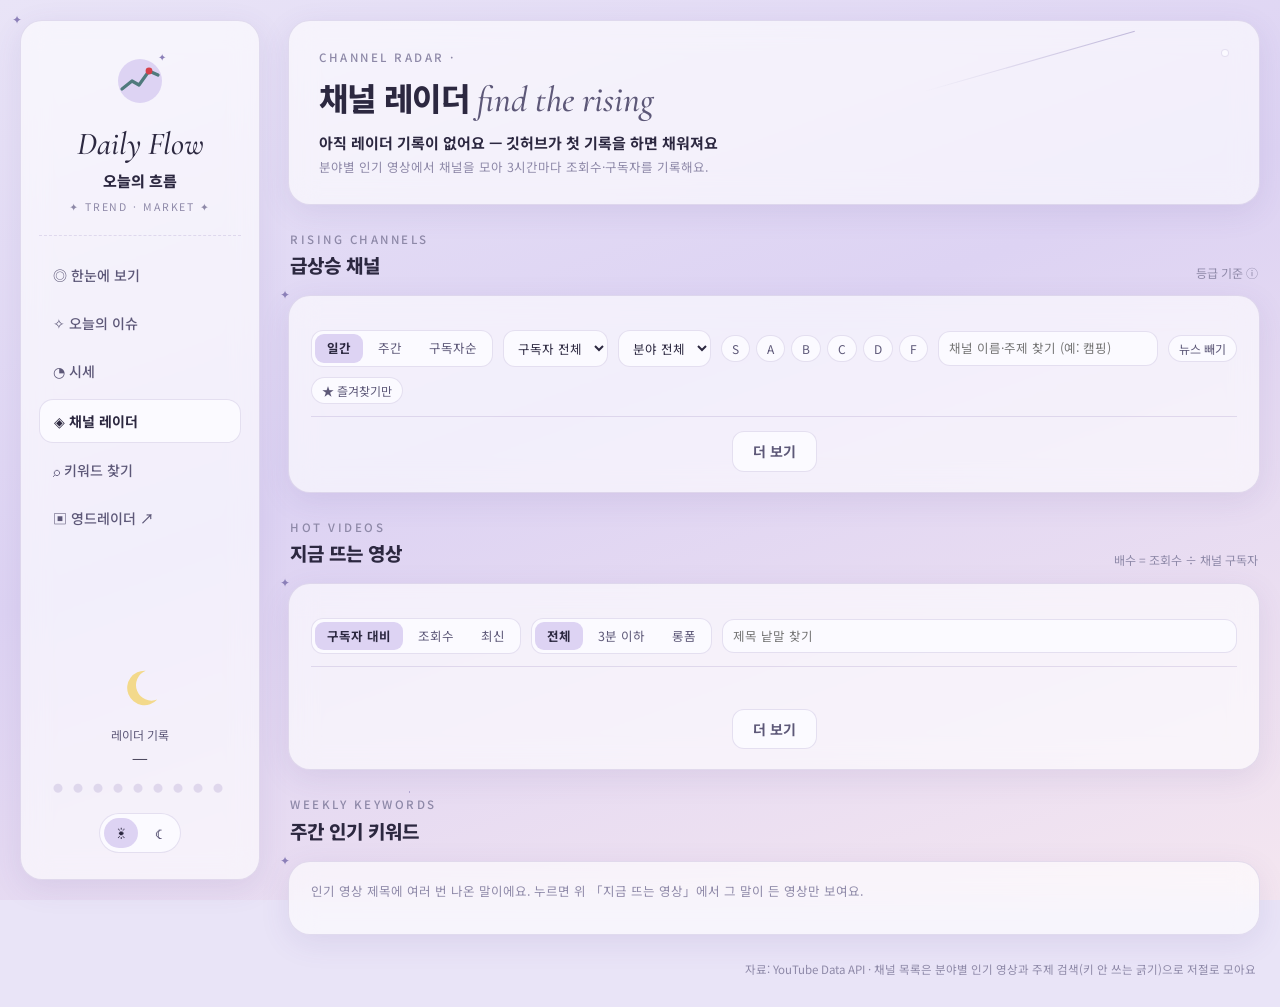
==== commit e839705e: "채널 레이더 키우기: 주제 검색(키 안 쓰는 긁기)으로 채널 모으기·전체 찾기·작은 채널 터진 영상 - ytscrape.py: '이번 주 조회수순' 검색에서 영상·채널 id·조회수" ====
--- a/radar.html
+++ b/radar.html
@@ -119,7 +119,7 @@
         </select>
         <select class="sel" id="chCat" aria-label="분야"><option value="all">분야 전체</option></select>
         <div class="chips" id="grades"></div>
-        <input class="search" id="chQ" type="search" placeholder="채널 이름 찾기">
+        <input class="search" id="chQ" type="search" placeholder="채널 이름·주제 찾기 (예: 캠핑)">
         <button class="chip" id="noNews">뉴스 빼기</button>
         <button class="chip" id="favOnly">★ 즐겨찾기만</button>
       </div>
@@ -151,7 +151,7 @@
       <div class="note" style="font-size:12.5px;color:var(--ink3)">인기 영상 제목에 여러 번 나온 말이에요. 누르면 위 「지금 뜨는 영상」에서 그 말이 든 영상만 보여요.</div>
       <div class="kws" id="kws"></div>
     </section>
-    <div class="foot">자료: YouTube Data API · 채널 목록은 분야별 인기 영상에서 저절로 모아요</div>
+    <div class="foot">자료: YouTube Data API · 채널 목록은 분야별 인기 영상과 주제 검색(키 안 쓰는 긁기)으로 저절로 모아요</div>
   </main>
 </div>
 
@@ -210,16 +210,32 @@
   b.classList.toggle("on"); S.n = 50; render();
 });
 
+// 화면엔 눈여겨볼 채널만 오고, 찾기·즐겨찾기는 전체 목록(all.js)에서 — 무거워서 쓸 때만 받는다
+let ALL = null, allLoading = false;
+function loadAll(){
+  if(ALL || allLoading) return;
+  allLoading = true;
+  const s = document.createElement("script");
+  s.src = "radar/all.js?" + Date.now();
+  s.onload = ()=>{ s.remove(); allLoading = false; const A = window.RADAR_ALL;
+    if(A){ ALL = A.rows.map(r=>Object.fromEntries(A.f.map((k,i)=>[k, r[i]]))); delete window.RADAR_ALL; render(); } };
+  s.onerror = ()=>{ s.remove(); allLoading = false; };
+  document.head.appendChild(s);
+}
+
 function renderChannels(D){
   const p = S.p, gainKey = p, subKey = p==="w1" ? "sw1" : "s1";
   const ready = p==="subs" || D.channels.some(c=>c[p]!=null);
-  let list = D.channels.filter(c=>{
+  const wide = !!(S.q || S.fav);
+  if(wide) loadAll();
+  const pool = wide && ALL ? ALL.filter(c=>c.reg===reg) : D.channels;
+  let list = pool.filter(c=>{
     if(S.min > 0 && !(c.subs >= S.min)) return false;
     if(S.min < 0 && !(c.subs >= 0 && c.subs <= -S.min)) return false;
     if(S.cat!=="all" && !(c.cats||[]).includes(S.cat)) return false;
     if(S.noNews && (c.cats||[]).includes("25")) return false;
     if(S.grades.size && !S.grades.has(c.g)) return false;
-    if(S.q && !c.t.toLowerCase().includes(S.q)) return false;
+    if(S.q && !(c.t.toLowerCase().includes(S.q) || (c.k||"").toLowerCase().includes(S.q))) return false;
     if(S.fav && !favs.has(c.id)) return false;
     return true;
   });
@@ -227,8 +243,11 @@
   list.sort((a,b)=>key(b)-key(a));
   document.getElementById("chCnt").textContent = list.length.toLocaleString("ko-KR");
   const until = p==="w1" ? R.weekly_from : R.daily_from;
-  document.getElementById("chBanner").textContent = ready ? "" :
-    `기록 쌓는 중이에요 — ${p==="w1"?"주간":"일간"} 순위는 ${until} 이후 나와요. 지금은 구독자 순으로 보여요.`;
+  const n_all = (D.n_all ?? D.channels.length).toLocaleString("ko-KR");
+  document.getElementById("chBanner").textContent = !ready ?
+    `기록 쌓는 중이에요 — ${p==="w1"?"주간":"일간"} 순위는 ${until} 이후 나와요. 지금은 구독자 순으로 보여요.`
+    : wide ? (ALL ? `이 지역 채널 ${n_all}개 전체에서 찾았어요 — 이름·주제(찾은 검색어·영상 제목 낱말)로 찾아요` : "전체 채널 목록 받는 중…")
+    : D.n_all > D.channels.length ? `이 지역 채널 ${n_all}개 중 일간·주간·구독자·구독자 대비 순위 위쪽 ${D.channels.length.toLocaleString("ko-KR")}개만 보여요. 찾기를 쓰면 전체에서 찾아요.` : "";
   document.getElementById("chList").innerHTML = list.slice(0, S.n).map((c,i)=>{
     const g = ready && p!=="subs" ? c[gainKey] : null, sg = ready && p!=="subs" ? c[subKey] : null;
     const url = c.cu ? `https://www.youtube.com/${encodeURIComponent(c.cu)}` : `https://www.youtube.com/channel/${c.id}`;
@@ -267,7 +286,7 @@
     <a class="vc" href="https://www.youtube.com/watch?v=${esc(v.id)}" target="_blank" rel="noopener">
       <div class="im"><img src="${esc(v.th)}" alt="" loading="lazy">${v.dur!=null?`<span class="du">${dur(v.dur)}</span>`:""}</div>
       <div class="bd"><div class="t">${esc(v.t)}</div>
-        <div class="m">${esc(v.ch)} · 구독자 ${v.subs==null||v.subs<0?"—":kor(v.subs)}</div>
+        <div class="m">${esc(v.ch)} · 구독자 ${v.subs==null||v.subs<0?"—":kor(v.subs)}${v.src==="검색"?` · <span title="주제 검색으로 찾은 이번 주 영상">검색</span>`:""}</div>
         <div class="m">조회수 ${kor(v.v)} · ${ago(v.pub)}${v.x!=null?`<span class="x">${v.x>=10?Math.round(v.x):v.x}×</span>`:""}</div></div></a>`).join("")
     || `<div class="empty">조건에 맞는 영상이 없어요</div>`;
   document.getElementById("vMore").style.display = list.length > S.vn ? "" : "none";
@@ -299,17 +318,20 @@
   document.getElementById("today").textContent = new Date().toLocaleDateString("ko-KR",{year:"numeric",month:"long",day:"numeric",weekday:"short"});
   document.getElementById("rdAt").textContent = R.at.slice(11);
   document.getElementById("navPool").textContent = R.pool.toLocaleString("ko-KR");
+  const bs = R.by_src || {}, num = n => (n||0).toLocaleString("ko-KR");
+  const stuck = R.find_blocked && (!R.find_at || R.find_blocked >= R.find_at);
   document.getElementById("summary").innerHTML =
-    `기록 중인 채널 <b>${R.pool.toLocaleString("ko-KR")}</b>개 · 마지막 기록 ${esc(R.at.slice(5))} · 오늘 쓴 유닛 ${R.units_today}`;
+    `기록 중인 채널 <b>${R.pool.toLocaleString("ko-KR")}</b>개 (인기 ${num(bs["인기"])} · 검색 ${num(bs["검색"])}) · 마지막 기록 ${esc(R.at.slice(5))} · 오늘 쓴 유닛 ${R.units_today}`
+    + (stuck ? ` · <b style="color:var(--up)">검색 찾기 막힘 ${esc(R.find_blocked.slice(5))}</b>` : "");
   document.getElementById("note").textContent =
-    `분야별 인기 영상에서 채널을 모아 3시간마다 조회수·구독자를 기록해요. 첫 기록 ${R.first.slice(5)} → 일간 순위 ${R.daily_from.slice(5)}부터, 주간 순위 ${R.weekly_from.slice(5)}부터.`;
+    `분야별 인기 영상과 주제 검색(이번 주 조회수순 — 키 안 씀)으로 채널을 모아 3시간마다 조회수·구독자를 기록해요. 첫 기록 ${R.first.slice(5)} → 일간 순위 ${R.daily_from.slice(5)}부터, 주간 순위 ${R.weekly_from.slice(5)}부터.`;
   renderChannels(D); renderVideos(D); renderKw(D);
 }
 
 function load(){
   const s = document.createElement("script");
   s.src = "radar/radar.js?" + Date.now();
-  s.onload = ()=>{ s.remove(); if(window.RADAR){ R = window.RADAR; render(); } };
+  s.onload = ()=>{ s.remove(); if(window.RADAR){ if(R && R.at !== window.RADAR.at) ALL = null; R = window.RADAR; render(); } };
   s.onerror = ()=>{ s.remove(); document.getElementById("summary").textContent = "아직 레이더 기록이 없어요 — 깃허브가 첫 기록을 하면 채워져요"; };
   document.head.appendChild(s);
 }
